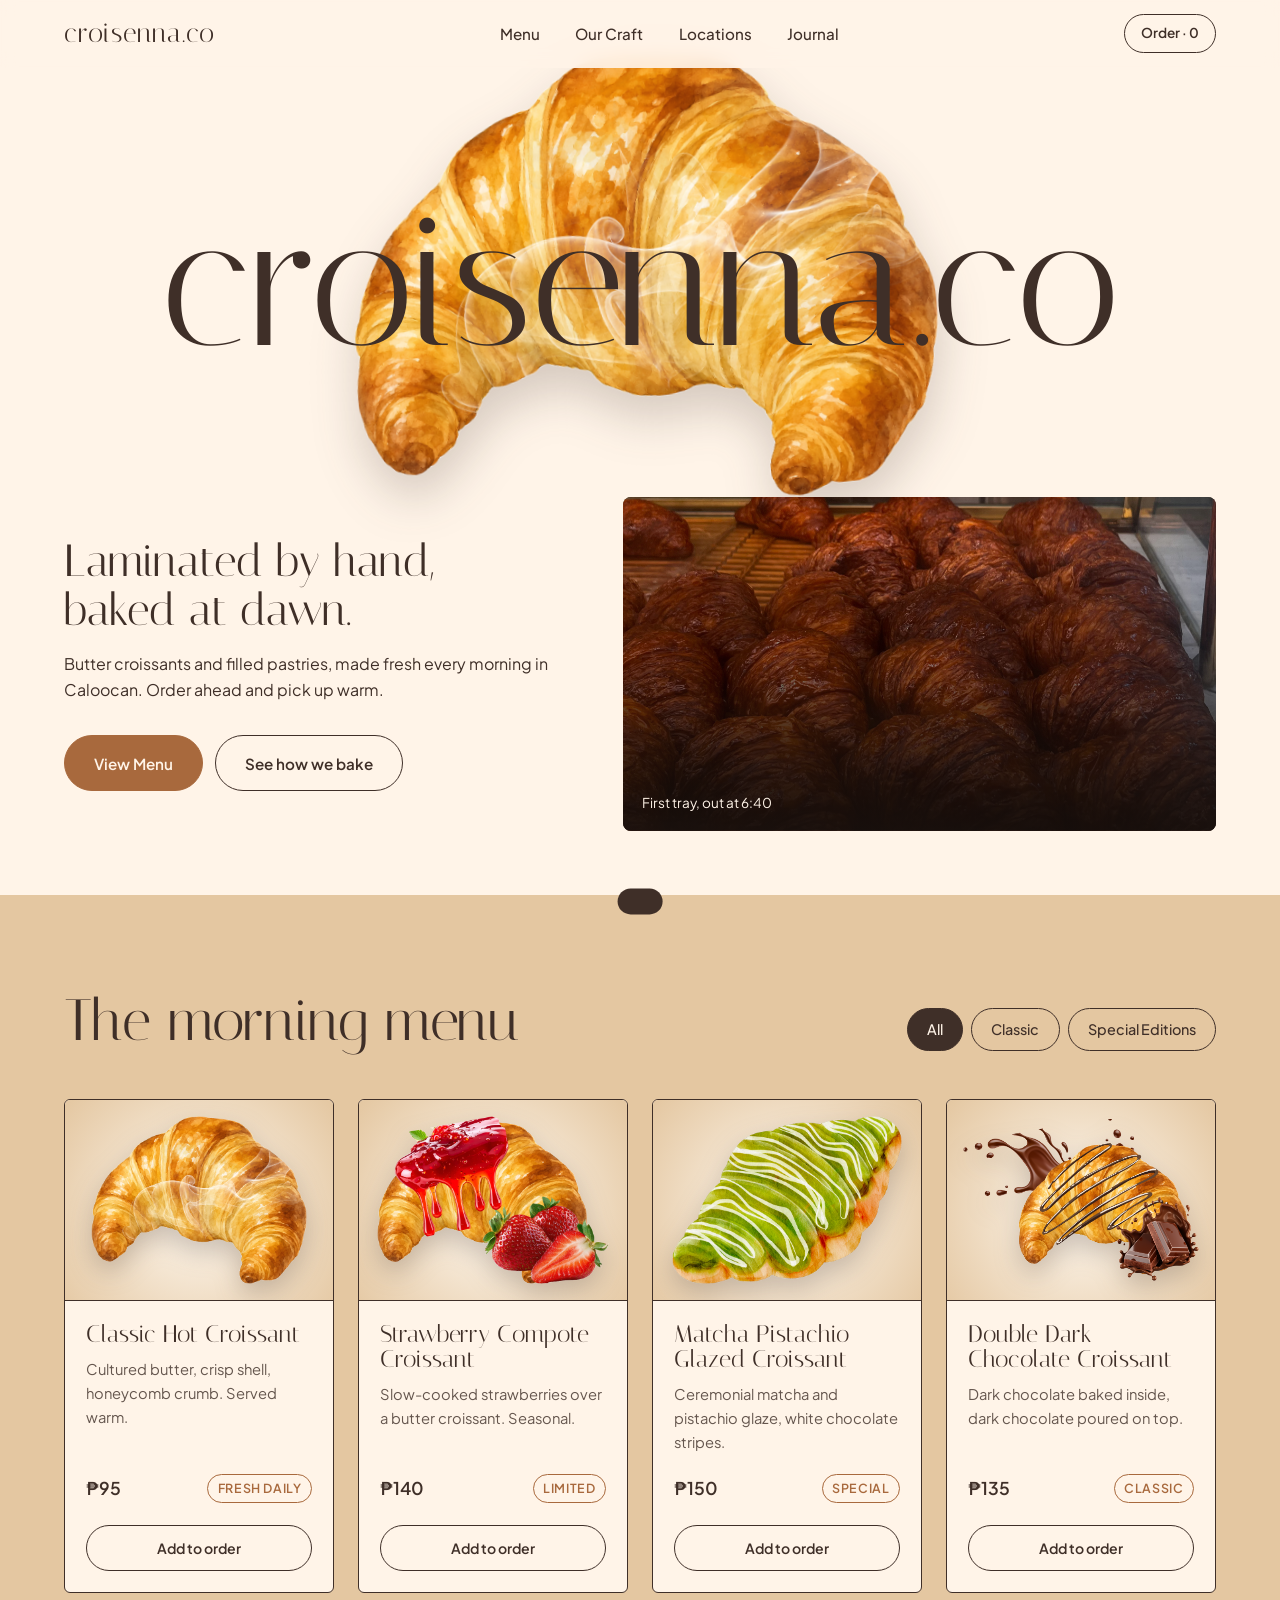
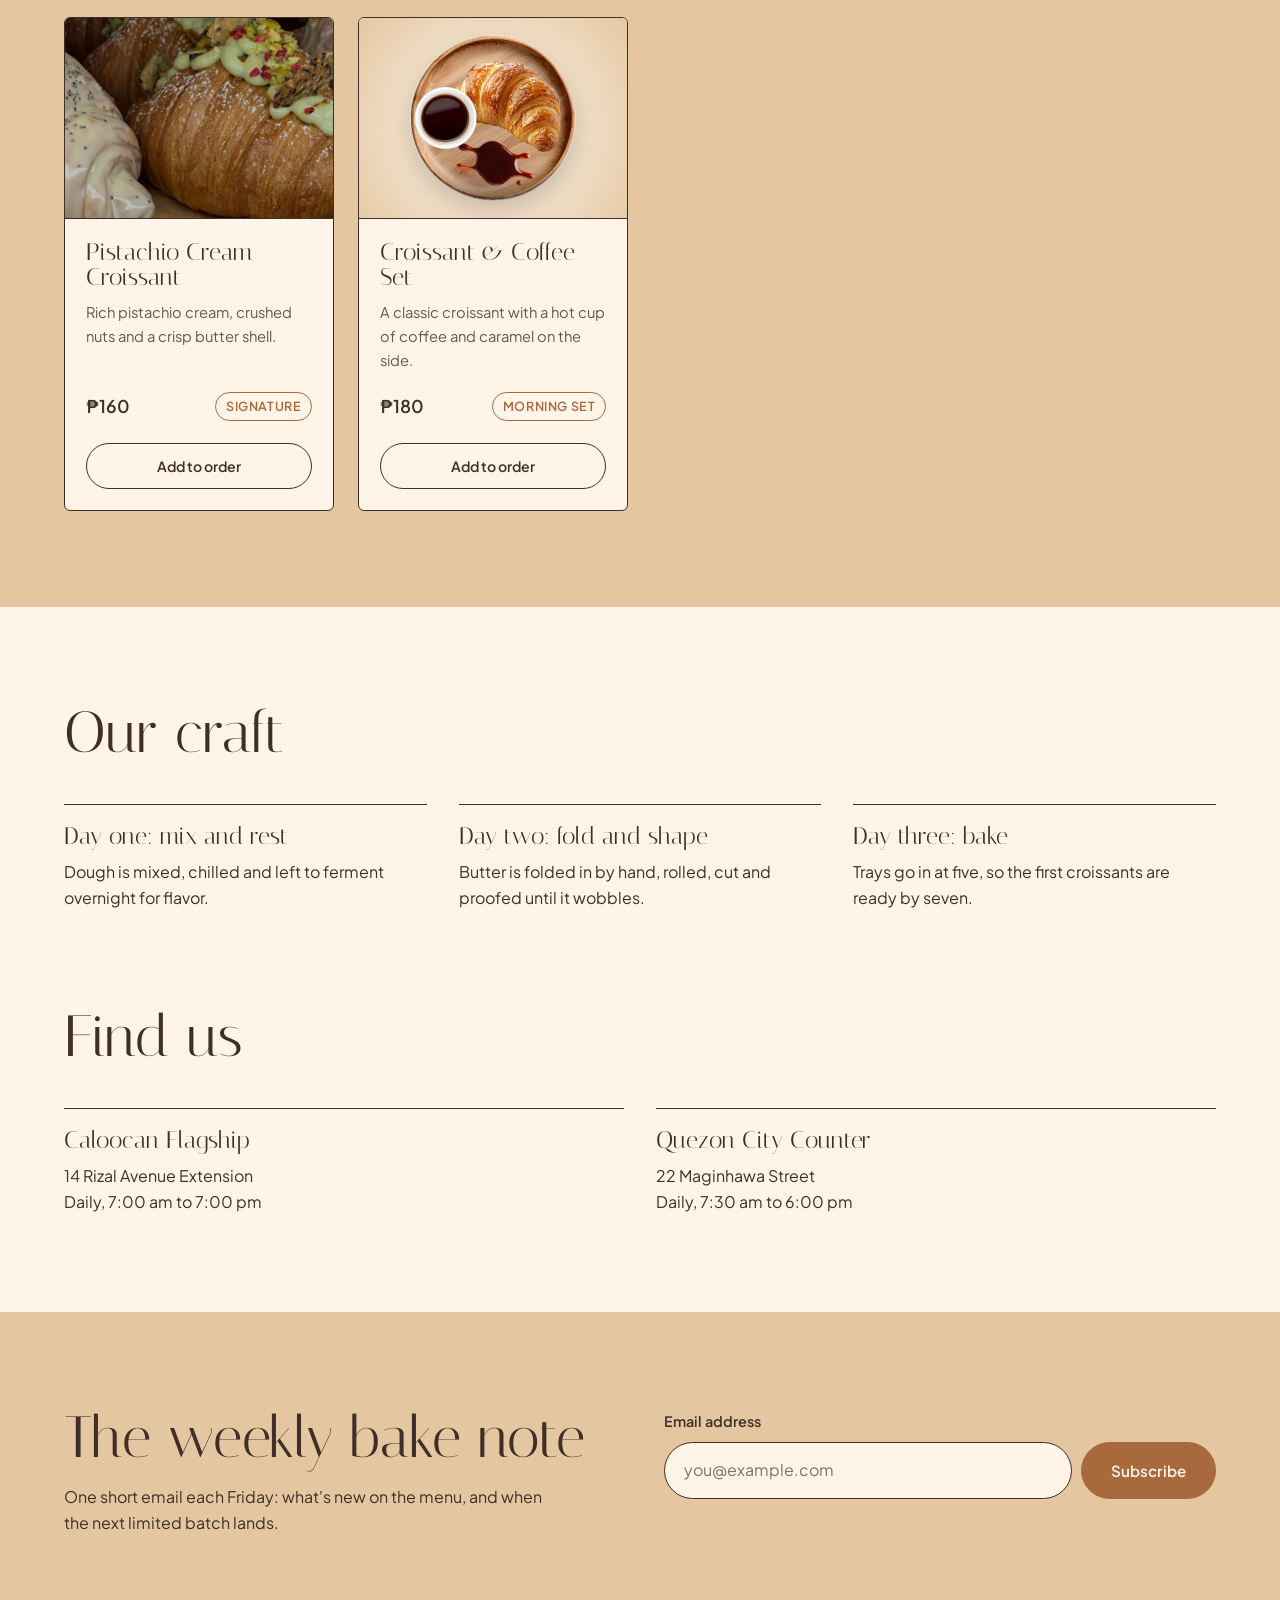
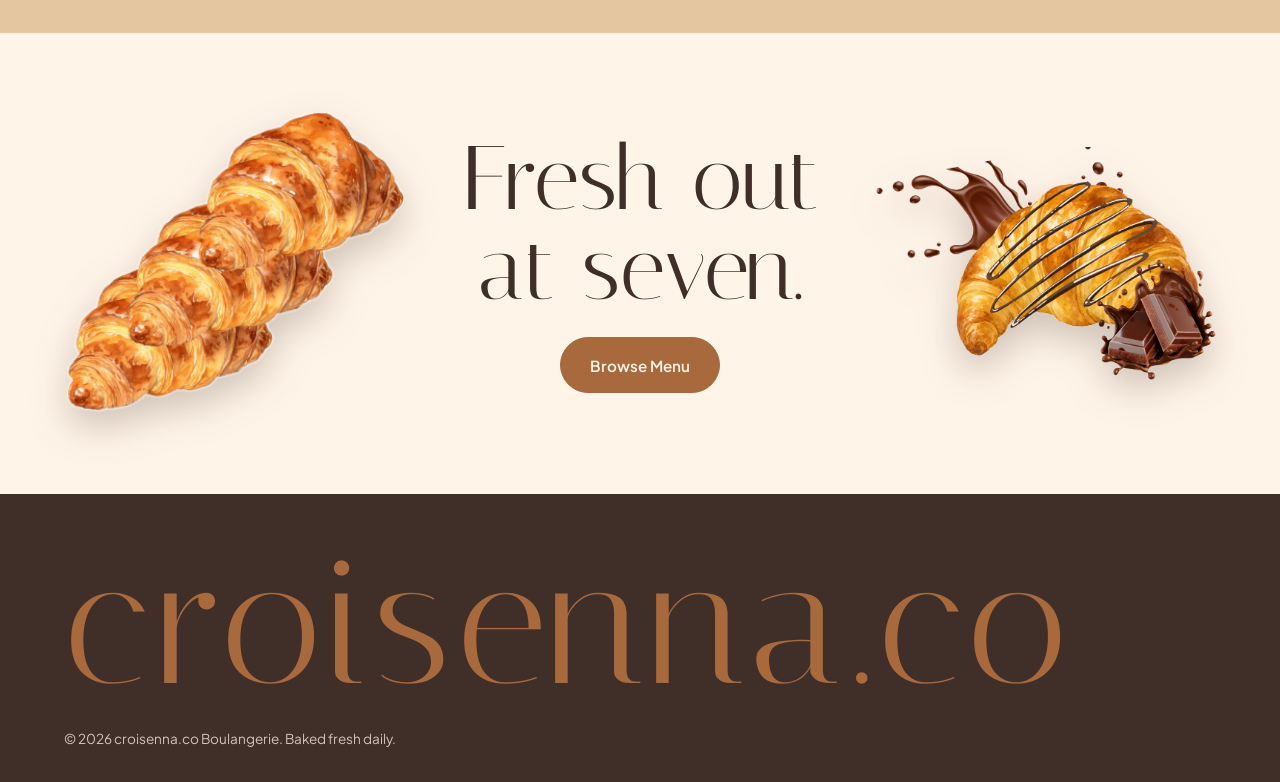
==== index.html @ a393cd5e "Add files via upload" ====
<!DOCTYPE html>
<html lang="en">
<head>
<meta charset="UTF-8">
<meta name="viewport" content="width=device-width, initial-scale=1">
<title>croisenna.co — Croissants &amp; pastry</title>
<meta name="description" content="croisenna.co bakes laminated croissants and pastries every morning. Browse the menu and order for pickup.">
<link rel="preconnect" href="https://fonts.googleapis.com">
<link rel="preconnect" href="https://fonts.gstatic.com" crossorigin>
<link href="https://fonts.googleapis.com/css2?family=Italiana&family=Plus+Jakarta+Sans:wght@400;500;600&display=swap" rel="stylesheet">
<link rel="icon" href="data:image/svg+xml,<svg xmlns=%22http://www.w3.org/2000/svg%22 viewBox=%220 0 100 100%22><text y=%22.9em%22 font-size=%2290%22>🥐</text></svg>">
<link rel="stylesheet" href="style.css">
</head>
<body>

<!-- Navigation -->
<header class="nav" id="nav">
  <a href="#top" class="logo">croisenna.co</a>
  <nav class="nav__links" id="navLinks" aria-label="Main">
    <a href="#menu">Menu</a>
    <a href="#craft">Our Craft</a>
    <a href="#locations">Locations</a>
    <a href="#journal">Journal</a>
  </nav>
  <div class="nav__actions">
    <button class="order-pill" id="orderPill" type="button" aria-label="Pickup order items">Order · <span id="orderCount">0</span></button>
    <button class="burger" id="burger" aria-label="Toggle menu" aria-expanded="false" aria-controls="navLinks"><span></span><span></span></button>
  </div>
</header>

<main id="top">
  <!-- Hero -->
  <section class="hero">
    <div class="hero__stage">
      <h1 class="hero__word">croisenna.co</h1>
      <img class="hero__croissant" src="5.png" alt="A warm croissant with steam rising" width="1299" height="1014">
    </div>
    <div class="hero__row">
      <div>
        <p class="hero__lead">Laminated by hand,<br>baked at dawn.</p>
        <p class="hero__copy">Butter croissants and filled pastries, made fresh every morning in Caloocan. Order ahead and pick up warm.</p>
        <div class="hero__cta">
          <a href="#menu" class="btn btn--solid">View Menu</a>
          <a href="#craft" class="btn btn--line">See how we bake</a>
        </div>
      </div>
      <figure class="hero__media">
        <img src="1.png" alt="A tray of glossy, deeply baked croissants in the display case" width="1200" height="680">
        <figcaption>First tray, out at 6:40</figcaption>
      </figure>
    </div>
  </section>

  <!-- Menu -->
  <section class="menu" id="menu">
    <div class="section-head">
      <h2>The morning menu</h2>
      <div class="tabs" role="tablist" aria-label="Filter menu">
        <button class="tab is-active" role="tab" aria-selected="true" data-filter="all">All</button>
        <button class="tab" role="tab" aria-selected="false" data-filter="classic">Classic</button>
        <button class="tab" role="tab" aria-selected="false" data-filter="special">Special Editions</button>
      </div>
    </div>
    <div class="grid" id="grid">
      <article class="card" data-category="classic">
        <div class="card__img"><img src="5.png" alt="Classic hot croissant with steam rising" loading="lazy"></div>
        <div class="card__body">
          <h3>Classic Hot Croissant</h3>
          <p>Cultured butter, crisp shell, honeycomb crumb. Served warm.</p>
          <div class="card__foot"><span class="price">₱95</span><span class="tag-badge">Fresh Daily</span></div>
          <button class="add" type="button">Add to order</button>
        </div>
      </article>
      <article class="card" data-category="special">
        <div class="card__img"><img src="2.png" alt="Croissant glazed with strawberry compote" loading="lazy"></div>
        <div class="card__body">
          <h3>Strawberry Compote Croissant</h3>
          <p>Slow-cooked strawberries over a butter croissant. Seasonal.</p>
          <div class="card__foot"><span class="price">₱140</span><span class="tag-badge">Limited</span></div>
          <button class="add" type="button">Add to order</button>
        </div>
      </article>
      <article class="card" data-category="special">
        <div class="card__img"><img src="3.png" alt="Croissant with matcha pistachio glaze" loading="lazy"></div>
        <div class="card__body">
          <h3>Matcha Pistachio Glazed Croissant</h3>
          <p>Ceremonial matcha and pistachio glaze, white chocolate stripes.</p>
          <div class="card__foot"><span class="price">₱150</span><span class="tag-badge">Special</span></div>
          <button class="add" type="button">Add to order</button>
        </div>
      </article>
      <article class="card" data-category="classic">
        <div class="card__img"><img src="4.png" alt="Croissant with dark chocolate drizzle" loading="lazy"></div>
        <div class="card__body">
          <h3>Double Dark Chocolate Croissant</h3>
          <p>Dark chocolate baked inside, dark chocolate poured on top.</p>
          <div class="card__foot"><span class="price">₱135</span><span class="tag-badge">Classic</span></div>
          <button class="add" type="button">Add to order</button>
        </div>
      </article>
      <article class="card" data-category="special">
        <div class="card__img"><img class="photo" src="1_1.png" alt="Pistachio Cream Croissant" loading="lazy"></div>
        <div class="card__body">
          <h3>Pistachio Cream Croissant</h3>
          <p>Rich pistachio cream, crushed nuts and a crisp butter shell.</p>
          <div class="card__foot"><span class="price">₱160</span><span class="tag-badge">Signature</span></div>
          <button class="add" type="button">Add to order</button>
        </div>
      </article>
      <article class="card" data-category="classic">
        <div class="card__img"><img src="3_1.png" alt="Croissant on a wooden plate with coffee" loading="lazy"></div>
        <div class="card__body">
          <h3>Croissant &amp; Coffee Set</h3>
          <p>A classic croissant with a hot cup of coffee and caramel on the side.</p>
          <div class="card__foot"><span class="price">₱180</span><span class="tag-badge">Morning Set</span></div>
          <button class="add" type="button">Add to order</button>
        </div>
      </article>
    </div>
  </section>

  <!-- Our craft -->
  <section class="craft" id="craft">
    <h2>Our craft</h2>
    <ol class="steps">
      <li><h3>Day one: mix and rest</h3><p>Dough is mixed, chilled and left to ferment overnight for flavor.</p></li>
      <li><h3>Day two: fold and shape</h3><p>Butter is folded in by hand, rolled, cut and proofed until it wobbles.</p></li>
      <li><h3>Day three: bake</h3><p>Trays go in at five, so the first croissants are ready by seven.</p></li>
    </ol>
  </section>

  <!-- Locations -->
  <section class="locations" id="locations">
    <h2>Find us</h2>
    <div class="locs">
      <div><h3>Caloocan Flagship</h3><p>14 Rizal Avenue Extension<br>Daily, 7:00 am to 7:00 pm</p></div>
      <div><h3>Quezon City Counter</h3><p>22 Maginhawa Street<br>Daily, 7:30 am to 6:00 pm</p></div>
    </div>
  </section>

  <!-- Newsletter -->
  <section class="journal" id="journal">
    <div class="journal__text">
      <h2>The weekly bake note</h2>
      <p>One short email each Friday: what's new on the menu, and when the next limited batch lands.</p>
    </div>
    <form class="news" id="newsForm" novalidate>
      <label for="email">Email address</label>
      <div class="news__row">
        <input type="email" id="email" name="email" placeholder="you@example.com" autocomplete="email" aria-describedby="newsMsg">
        <button type="submit" class="btn btn--solid">Subscribe</button>
      </div>
      <p class="news__msg" id="newsMsg" role="status" aria-live="polite"></p>
    </form>
  </section>
</main>

<!-- Closing band featuring stacked croissants and dark chocolate drizzle -->
<section class="closing">
  <img class="closing__l" src="2_1.png" alt="Stacked golden croissants">
  <div>
    <p class="closing__text">Fresh out<br>at seven.</p>
    <a href="#menu" class="btn btn--solid">Browse Menu</a>
  </div>
  <img class="closing__r" src="4.png" alt="Chocolate croissant splash">
</section>

<!-- Footer -->
<footer class="footer">
  <div class="footer__word" aria-hidden="true">croisenna.co</div>
  <p>© 2026 croisenna.co Boulangerie. Baked fresh daily.</p>
</footer>

<!-- Toast notification -->
<div class="toast" id="toast" role="status" aria-live="polite"></div>

<script src="script.js"></script>
</body>
</html>
---- style.css ----
:root{
  --cream:#FFF4E8; --tan:#E4C7A1; --caramel:#A8693D; --espresso:#3F2F28;
  --serif:'Italiana',serif; --sans:'Plus Jakarta Sans',system-ui,sans-serif;
  --pad:clamp(1.25rem,5vw,4rem); --nav-h:68px;
}
*,*::before,*::after{box-sizing:border-box;margin:0;padding:0}
html{scroll-behavior:smooth;scroll-padding-top:var(--nav-h)}
body{background:var(--cream);color:var(--espresso);font:400 1rem/1.65 var(--sans);-webkit-font-smoothing:antialiased}
img{display:block;max-width:100%}
a{color:inherit;text-decoration:none}
button{font:inherit;color:inherit;cursor:pointer;background:none;border:0}
h1,h2,h3{font-family:var(--serif);font-weight:400;line-height:1.05}
h2{font-size:clamp(2.2rem,5vw,3.6rem)}
h3{font-size:1.5rem}
:focus-visible{outline:2px solid var(--caramel);outline-offset:3px}

/* Navigation */
.nav{position:fixed;inset:0 0 auto;height:var(--nav-h);z-index:50;display:flex;align-items:center;justify-content:space-between;padding:0 var(--pad);background:rgba(255,244,232,.92);backdrop-filter:blur(8px);border-bottom:1px solid transparent;transition:border-color .3s}
.nav.is-stuck{border-color:var(--espresso)}
.logo{font-family:var(--serif);font-size:1.7rem;letter-spacing:.04em}
.nav__links{display:flex;gap:2.2rem;font-size:.95rem;font-weight:500}
.nav__links a{position:relative;padding:.25rem 0}
.nav__links a::after{content:"";position:absolute;left:0;bottom:0;width:100%;height:1px;background:var(--caramel);transform:scaleX(0);transform-origin:left;transition:transform .3s}
.nav__links a:hover::after{transform:scaleX(1)}
.nav__actions{display:flex;align-items:center;gap:1rem}
.burger{display:none;width:40px;height:40px;position:relative}
.burger span{position:absolute;left:9px;right:9px;height:1.5px;background:var(--espresso);transition:transform .3s,top .3s}
.burger span:first-child{top:15px}.burger span:last-child{top:24px}
.burger[aria-expanded="true"] span:first-child{top:19px;transform:rotate(45deg)}
.burger[aria-expanded="true"] span:last-child{top:19px;transform:rotate(-45deg)}

/* Buttons */
.btn{display:inline-block;padding:.9rem 1.8rem;border:1px solid var(--espresso);border-radius:99px;font-weight:600;font-size:.95rem;transition:background .25s,color .25s,border-color .25s}
.btn--solid{background:var(--caramel);border-color:var(--caramel);color:var(--cream)}
.btn--solid:hover{background:var(--espresso);border-color:var(--espresso)}
.btn--line:hover{background:var(--espresso);color:var(--cream)}
.btn--full{width:100%;text-align:center}

/* Hero */
.hero{padding:calc(var(--nav-h) + 2rem) var(--pad) 4rem}
.hero__stage{position:relative;display:grid;place-items:center;padding:clamp(2.5rem,7vw,6rem) 0}
.hero__word{position:relative;z-index:1;font-size:clamp(3rem,14.5vw,13rem);line-height:1;white-space:nowrap}
.hero__croissant{position:absolute;z-index:0;left:50%;top:50%;width:clamp(240px,46vw,680px);height:auto;transform:translate(-50%,-50%) rotate(-6deg);pointer-events:none;filter:drop-shadow(0 22px 24px rgba(63,47,40,.22));animation:float 6s ease-in-out infinite}
@keyframes float{50%{transform:translate(-50%,-53%) rotate(-3deg)}}
.hero__row{display:grid;grid-template-columns:1fr 1.2fr;gap:clamp(2rem,5vw,4rem);align-items:center;margin-top:2rem}
.hero__lead{font-family:var(--serif);font-size:clamp(1.8rem,3.5vw,2.8rem);line-height:1.1;margin-bottom:1rem}
.hero__copy{max-width:44ch;margin-bottom:2rem}
.hero__cta{display:flex;flex-wrap:wrap;gap:.8rem}
.hero__media{position:relative;aspect-ratio:16/9;border-radius:8px;overflow:hidden;background:var(--espresso)}
.hero__media img{position:absolute;inset:0;width:100%;height:100%;object-fit:cover}
.hero__media::after{content:"";position:absolute;inset:50% 0 0;background:linear-gradient(transparent,rgba(30,20,16,.65))}
.hero__media figcaption{z-index:1;position:absolute;left:1.2rem;bottom:1rem;color:var(--cream);font-size:.85rem}

/* Menu */
.menu{padding:6rem var(--pad);background:var(--tan)}
.section-head{display:flex;flex-wrap:wrap;gap:1.5rem;justify-content:space-between;align-items:flex-end;margin-bottom:3rem}
.tabs{display:flex;gap:.5rem;flex-wrap:wrap}
.tab{padding:.55rem 1.2rem;border:1px solid var(--espresso);border-radius:99px;font-size:.9rem;font-weight:500;transition:background .25s,color .25s}
.tab:hover{background:rgba(63,47,40,.1)}
.tab.is-active{background:var(--espresso);color:var(--cream)}
.grid{display:grid;grid-template-columns:repeat(auto-fill,minmax(250px,1fr));gap:1.5rem}
.card{background:var(--cream);border:1px solid var(--espresso);border-radius:6px;overflow:hidden;display:flex;flex-direction:column}
.card.is-hidden{display:none}
.card.is-showing{animation:show .4s both}
@keyframes show{from{opacity:0;transform:translateY(10px)}}
.card__img{aspect-ratio:4/3;overflow:hidden;background:radial-gradient(circle at 50% 55%,#fff9f1,var(--tan));padding:1rem;border-bottom:1px solid var(--espresso)}
.card__img img{width:100%;height:100%;object-fit:contain;filter:drop-shadow(0 10px 12px rgba(63,47,40,.25));transition:transform .6s ease}
.card__img:has(.photo){padding:0}
.card__img .photo{object-fit:cover;filter:none}
.card{transition:transform .3s,box-shadow .3s}
.card:hover{transform:translateY(-4px);box-shadow:0 14px 28px rgba(63,47,40,.18)}
.card:hover .card__img img{transform:scale(1.06)}
.card__body{padding:1.3rem;display:flex;flex-direction:column;gap:.6rem;flex:1}
.card__body p{font-size:.92rem;opacity:.8;flex:1}
.card__foot{display:flex;justify-content:space-between;align-items:center;margin-top:.6rem}
.price{font-weight:600;font-size:1.1rem}
.tag-badge{font-size:.78rem;font-weight:600;text-transform:uppercase;letter-spacing:.05em;color:var(--caramel);padding:.2rem .6rem;border:1px solid var(--accent, var(--caramel));border-radius:50px}

/* Craft, locations, newsletter */
.craft,.locations{padding:6rem var(--pad)}
.craft h2,.locations h2{margin-bottom:2.5rem}
.steps{list-style:none;display:grid;grid-template-columns:repeat(3,1fr);gap:2rem}
.steps li{border-top:1px solid var(--espresso);padding-top:1.2rem}
.steps p{margin-top:.6rem;max-width:34ch}
.locations{padding-top:0}
.locs{display:grid;grid-template-columns:repeat(2,1fr);gap:2rem}
.locs div{border-top:1px solid var(--espresso);padding-top:1.2rem}
.locs p{margin-top:.6rem}
.journal{display:grid;grid-template-columns:1fr 1fr;gap:3rem;align-items:center;padding:6rem var(--pad);background:var(--tan)}
.journal__text p{margin-top:1rem;max-width:42ch}
.news label{display:block;font-weight:600;font-size:.9rem;margin-bottom:.5rem}
.news__row{display:flex;gap:.6rem}
.news input{flex:1;min-width:0;padding:.9rem 1.2rem;border:1px solid var(--espresso);border-radius:99px;background:var(--cream);font:inherit;color:inherit}
.news input.invalid{border-color:#9b2c1f;box-shadow:0 0 0 1px #9b2c1f}
.news__msg{min-height:1.6rem;margin-top:.6rem;font-size:.9rem;font-weight:500}
.news__msg.error{color:#9b2c1f}

/* Closing band */
.closing{display:grid;grid-template-columns:1fr auto 1fr;align-items:center;gap:1rem;padding:5rem var(--pad);overflow:hidden;text-align:center}
.closing__text{font-family:var(--serif);font-size:clamp(2.6rem,7vw,6rem);line-height:1;margin-bottom:1.5rem}
.closing img{width:100%;max-width:340px}
.closing__l{justify-self:start;transform:rotate(-8deg)}
.closing__r{justify-self:end;transform:rotate(6deg)}

/* Footer */
.footer{background:var(--espresso);color:var(--cream);padding:3rem var(--pad) 2rem;overflow:hidden}
.footer__word{font-family:var(--serif);font-size:clamp(2.6rem,14vw,14rem);line-height:.9;white-space:nowrap;color:var(--caramel);letter-spacing:.04em;margin-bottom:1.5rem}
.footer p{font-size:.85rem;opacity:.75}

/* Toast */
.toast{position:fixed;left:50%;bottom:1.5rem;transform:translate(-50%,150%);background:var(--espresso);color:var(--cream);padding:.8rem 1.4rem;border-radius:99px;font-size:.9rem;z-index:80;transition:transform .35s;max-width:calc(100% - 2rem)}
.toast.is-on{transform:translate(-50%,0)}

/* Tablet and phone layout */
@media (max-width:900px){
  .hero__row{grid-template-columns:1fr}
  .steps,.locs,.journal{grid-template-columns:1fr}
}
@media (max-width:720px){
  .burger{display:block}
  .nav__links{position:fixed;top:var(--nav-h);left:0;right:0;flex-direction:column;gap:0;background:var(--cream);border-bottom:1px solid var(--espresso);padding:.5rem var(--pad) 1.5rem;transform:translateY(-120%);visibility:hidden;transition:transform .35s,visibility .35s;z-index:-1}
  .nav__links.is-open{transform:none;visibility:visible}
  .nav__links a{padding:1rem 0;font-size:1.1rem;border-bottom:1px solid var(--tan)}
  .news__row{flex-direction:column}
}
@media (prefers-reduced-motion:reduce){
  *,*::before,*::after{animation:none!important;transition:none!important;scroll-behavior:auto!important}
}
@media (max-width:720px){.closing{grid-template-columns:1fr}.closing img{max-width:200px;justify-self:center}}
/* Order button + reveal */
.order-pill{padding:.45rem 1rem;border:1px solid var(--espresso);border-radius:99px;font-size:.85rem;font-weight:600;transition:background .25s,color .25s}
.order-pill:hover,.order-pill.bump{background:var(--espresso);color:var(--cream)}
.add{margin-top:.8rem;width:100%;padding:.65rem;border:1px solid var(--espresso);border-radius:99px;font-size:.88rem;font-weight:600;transition:background .25s,color .25s}
.add:hover{background:var(--espresso);color:var(--cream)}
.reveal{opacity:0;transform:translateY(24px);transition:opacity .7s,transform .7s}
.reveal.is-in{opacity:1;transform:none}
.closing img{height:auto;filter:drop-shadow(0 16px 18px rgba(63,47,40,.25))}
.nav__actions{gap:.6rem}
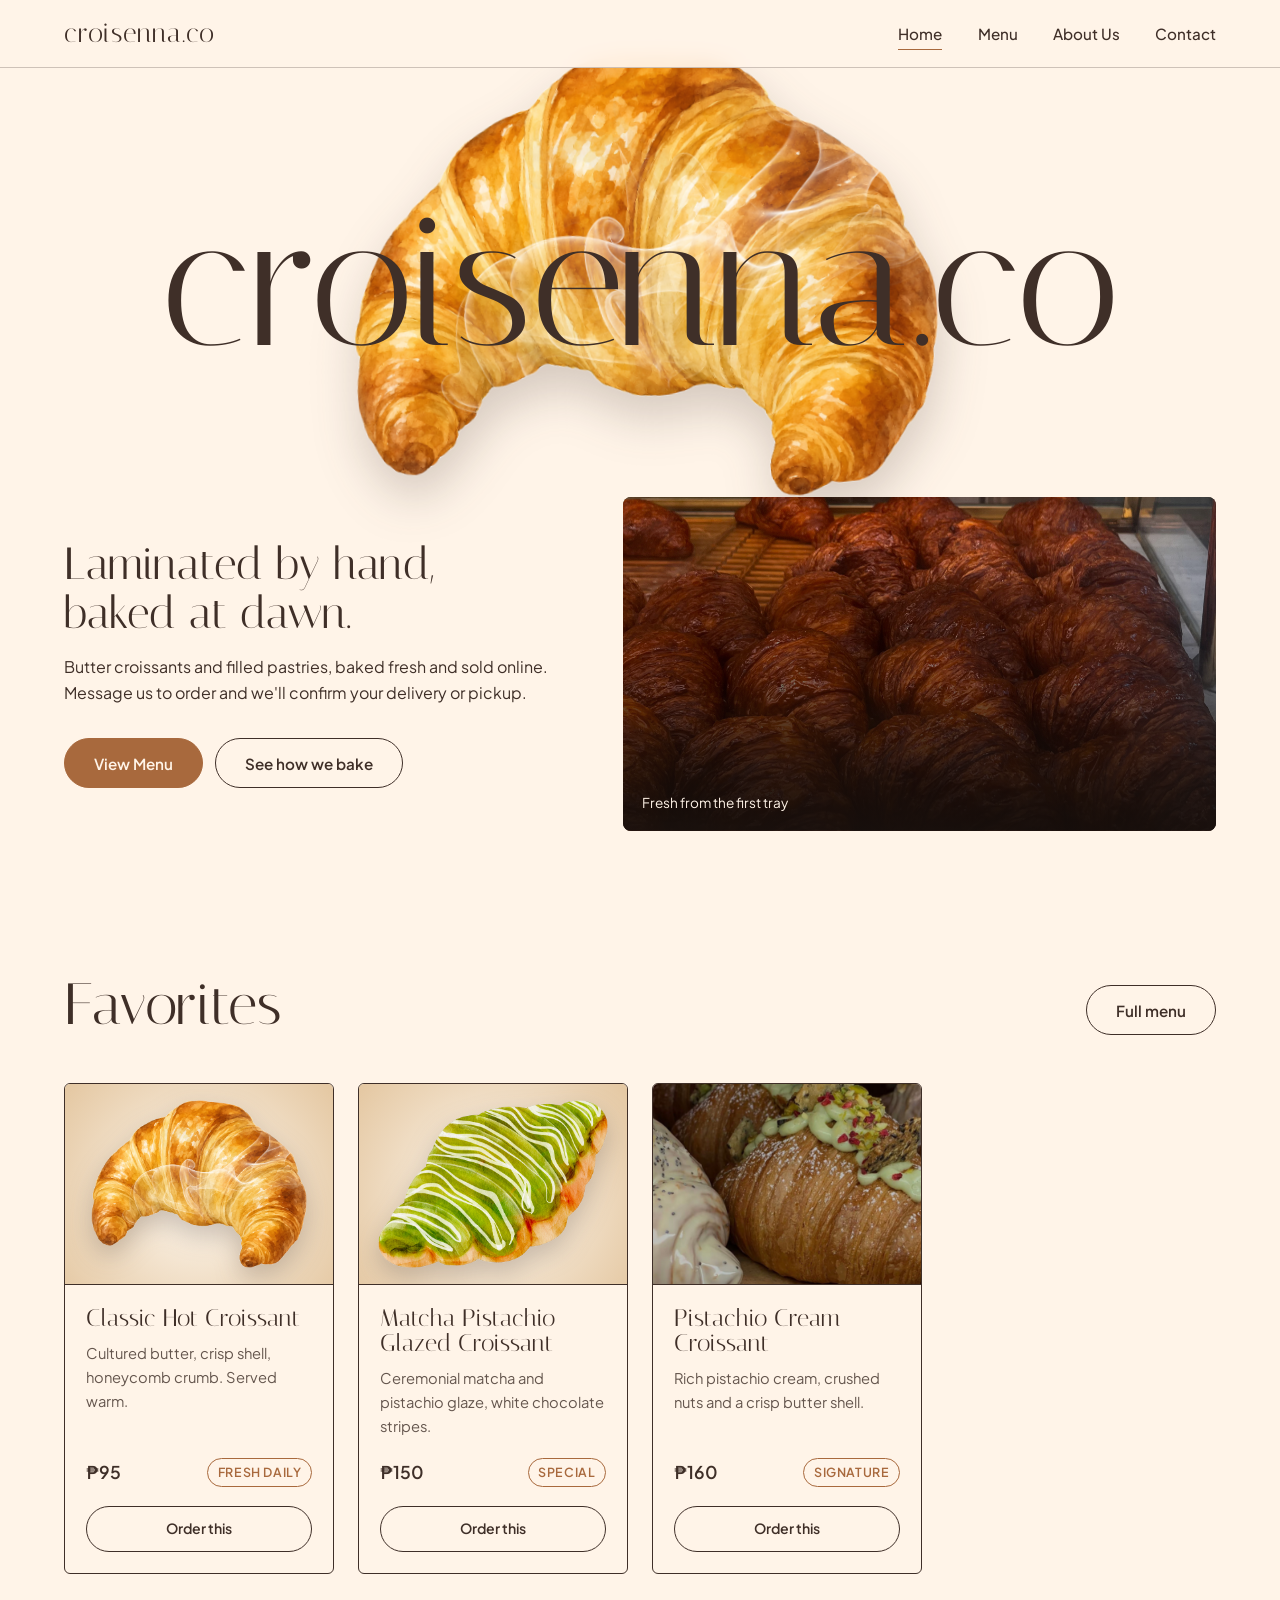
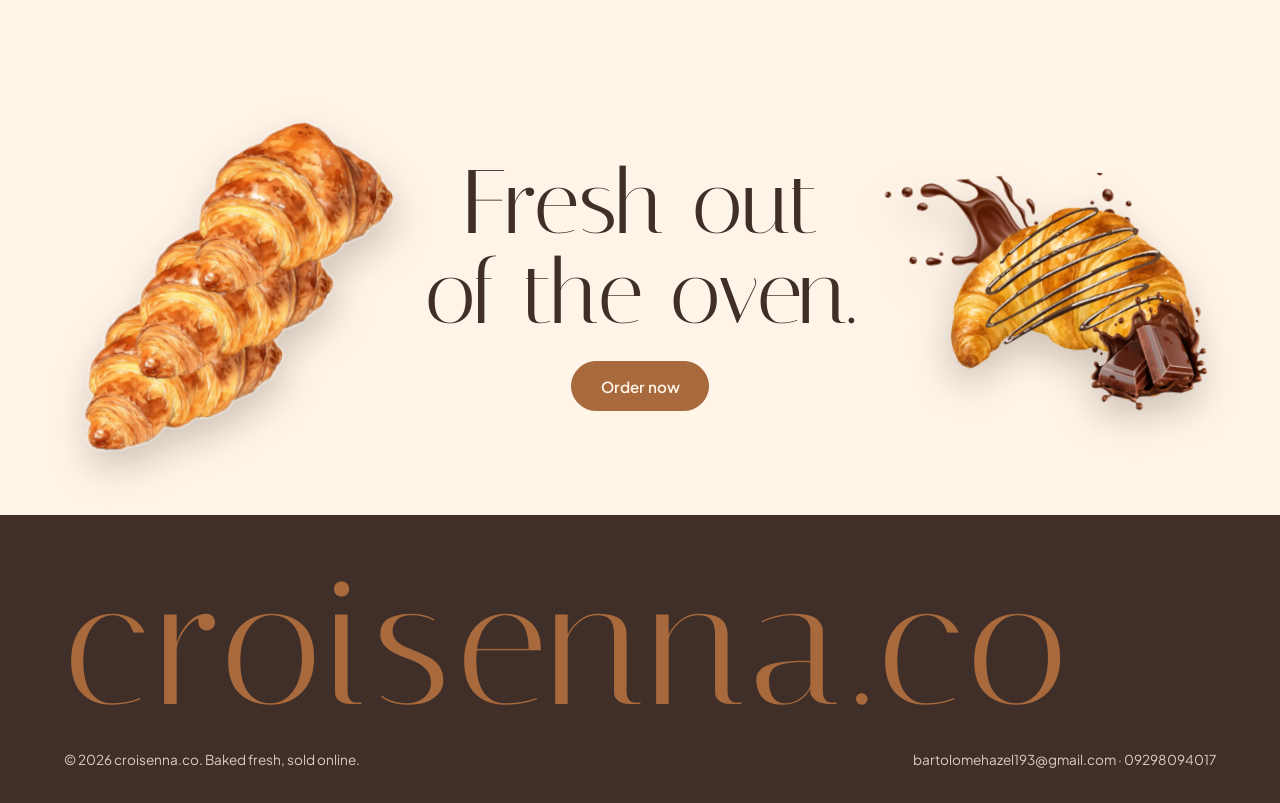
==== commit 989b80ed: "Add files via upload" ====
--- a/index.html
+++ b/index.html
@@ -1,179 +1,20 @@
 <!DOCTYPE html>
-<html lang="en">
-<head>
-<meta charset="UTF-8">
-<meta name="viewport" content="width=device-width, initial-scale=1">
-<title>croisenna.co — Croissants &amp; pastry</title>
-<meta name="description" content="croisenna.co bakes laminated croissants and pastries every morning. Browse the menu and order for pickup.">
-<link rel="preconnect" href="https://fonts.googleapis.com">
-<link rel="preconnect" href="https://fonts.gstatic.com" crossorigin>
+<html lang="en"><head><meta charset="UTF-8"><meta name="viewport" content="width=device-width, initial-scale=1">
+<title>Croissants & pastry — croisenna.co</title><meta name="description" content="croisenna.co bakes laminated croissants and pastries. Order online.">
+<link rel="icon" href="data:image/svg+xml,<svg xmlns=%22http://www.w3.org/2000/svg%22 viewBox=%220 0 100 100%22><text y=%22.9em%22 font-size=%2290%22>🥐</text></svg>">
+<link rel="preconnect" href="https://fonts.googleapis.com"><link rel="preconnect" href="https://fonts.gstatic.com" crossorigin>
 <link href="https://fonts.googleapis.com/css2?family=Italiana&family=Plus+Jakarta+Sans:wght@400;500;600&display=swap" rel="stylesheet">
-<link rel="icon" href="data:image/svg+xml,<svg xmlns=%22http://www.w3.org/2000/svg%22 viewBox=%220 0 100 100%22><text y=%22.9em%22 font-size=%2290%22>🥐</text></svg>">
-<link rel="stylesheet" href="style.css">
-</head>
+<link rel="stylesheet" href="style.css"></head>
 <body>
-
-<!-- Navigation -->
-<header class="nav" id="nav">
-  <a href="#top" class="logo">croisenna.co</a>
-  <nav class="nav__links" id="navLinks" aria-label="Main">
-    <a href="#menu">Menu</a>
-    <a href="#craft">Our Craft</a>
-    <a href="#locations">Locations</a>
-    <a href="#journal">Journal</a>
-  </nav>
-  <div class="nav__actions">
-    <button class="order-pill" id="orderPill" type="button" aria-label="Pickup order items">Order · <span id="orderCount">0</span></button>
-    <button class="burger" id="burger" aria-label="Toggle menu" aria-expanded="false" aria-controls="navLinks"><span></span><span></span></button>
-  </div>
-</header>
-
-<main id="top">
-  <!-- Hero -->
-  <section class="hero">
-    <div class="hero__stage">
-      <h1 class="hero__word">croisenna.co</h1>
-      <img class="hero__croissant" src="5.png" alt="A warm croissant with steam rising" width="1299" height="1014">
-    </div>
-    <div class="hero__row">
-      <div>
-        <p class="hero__lead">Laminated by hand,<br>baked at dawn.</p>
-        <p class="hero__copy">Butter croissants and filled pastries, made fresh every morning in Caloocan. Order ahead and pick up warm.</p>
-        <div class="hero__cta">
-          <a href="#menu" class="btn btn--solid">View Menu</a>
-          <a href="#craft" class="btn btn--line">See how we bake</a>
-        </div>
-      </div>
-      <figure class="hero__media">
-        <img src="1.png" alt="A tray of glossy, deeply baked croissants in the display case" width="1200" height="680">
-        <figcaption>First tray, out at 6:40</figcaption>
-      </figure>
-    </div>
-  </section>
-
-  <!-- Menu -->
-  <section class="menu" id="menu">
-    <div class="section-head">
-      <h2>The morning menu</h2>
-      <div class="tabs" role="tablist" aria-label="Filter menu">
-        <button class="tab is-active" role="tab" aria-selected="true" data-filter="all">All</button>
-        <button class="tab" role="tab" aria-selected="false" data-filter="classic">Classic</button>
-        <button class="tab" role="tab" aria-selected="false" data-filter="special">Special Editions</button>
-      </div>
-    </div>
-    <div class="grid" id="grid">
-      <article class="card" data-category="classic">
-        <div class="card__img"><img src="5.png" alt="Classic hot croissant with steam rising" loading="lazy"></div>
-        <div class="card__body">
-          <h3>Classic Hot Croissant</h3>
-          <p>Cultured butter, crisp shell, honeycomb crumb. Served warm.</p>
-          <div class="card__foot"><span class="price">₱95</span><span class="tag-badge">Fresh Daily</span></div>
-          <button class="add" type="button">Add to order</button>
-        </div>
-      </article>
-      <article class="card" data-category="special">
-        <div class="card__img"><img src="2.png" alt="Croissant glazed with strawberry compote" loading="lazy"></div>
-        <div class="card__body">
-          <h3>Strawberry Compote Croissant</h3>
-          <p>Slow-cooked strawberries over a butter croissant. Seasonal.</p>
-          <div class="card__foot"><span class="price">₱140</span><span class="tag-badge">Limited</span></div>
-          <button class="add" type="button">Add to order</button>
-        </div>
-      </article>
-      <article class="card" data-category="special">
-        <div class="card__img"><img src="3.png" alt="Croissant with matcha pistachio glaze" loading="lazy"></div>
-        <div class="card__body">
-          <h3>Matcha Pistachio Glazed Croissant</h3>
-          <p>Ceremonial matcha and pistachio glaze, white chocolate stripes.</p>
-          <div class="card__foot"><span class="price">₱150</span><span class="tag-badge">Special</span></div>
-          <button class="add" type="button">Add to order</button>
-        </div>
-      </article>
-      <article class="card" data-category="classic">
-        <div class="card__img"><img src="4.png" alt="Croissant with dark chocolate drizzle" loading="lazy"></div>
-        <div class="card__body">
-          <h3>Double Dark Chocolate Croissant</h3>
-          <p>Dark chocolate baked inside, dark chocolate poured on top.</p>
-          <div class="card__foot"><span class="price">₱135</span><span class="tag-badge">Classic</span></div>
-          <button class="add" type="button">Add to order</button>
-        </div>
-      </article>
-      <article class="card" data-category="special">
-        <div class="card__img"><img class="photo" src="1_1.png" alt="Pistachio Cream Croissant" loading="lazy"></div>
-        <div class="card__body">
-          <h3>Pistachio Cream Croissant</h3>
-          <p>Rich pistachio cream, crushed nuts and a crisp butter shell.</p>
-          <div class="card__foot"><span class="price">₱160</span><span class="tag-badge">Signature</span></div>
-          <button class="add" type="button">Add to order</button>
-        </div>
-      </article>
-      <article class="card" data-category="classic">
-        <div class="card__img"><img src="3_1.png" alt="Croissant on a wooden plate with coffee" loading="lazy"></div>
-        <div class="card__body">
-          <h3>Croissant &amp; Coffee Set</h3>
-          <p>A classic croissant with a hot cup of coffee and caramel on the side.</p>
-          <div class="card__foot"><span class="price">₱180</span><span class="tag-badge">Morning Set</span></div>
-          <button class="add" type="button">Add to order</button>
-        </div>
-      </article>
-    </div>
-  </section>
-
-  <!-- Our craft -->
-  <section class="craft" id="craft">
-    <h2>Our craft</h2>
-    <ol class="steps">
-      <li><h3>Day one: mix and rest</h3><p>Dough is mixed, chilled and left to ferment overnight for flavor.</p></li>
-      <li><h3>Day two: fold and shape</h3><p>Butter is folded in by hand, rolled, cut and proofed until it wobbles.</p></li>
-      <li><h3>Day three: bake</h3><p>Trays go in at five, so the first croissants are ready by seven.</p></li>
-    </ol>
-  </section>
-
-  <!-- Locations -->
-  <section class="locations" id="locations">
-    <h2>Find us</h2>
-    <div class="locs">
-      <div><h3>Caloocan Flagship</h3><p>14 Rizal Avenue Extension<br>Daily, 7:00 am to 7:00 pm</p></div>
-      <div><h3>Quezon City Counter</h3><p>22 Maginhawa Street<br>Daily, 7:30 am to 6:00 pm</p></div>
-    </div>
-  </section>
-
-  <!-- Newsletter -->
-  <section class="journal" id="journal">
-    <div class="journal__text">
-      <h2>The weekly bake note</h2>
-      <p>One short email each Friday: what's new on the menu, and when the next limited batch lands.</p>
-    </div>
-    <form class="news" id="newsForm" novalidate>
-      <label for="email">Email address</label>
-      <div class="news__row">
-        <input type="email" id="email" name="email" placeholder="you@example.com" autocomplete="email" aria-describedby="newsMsg">
-        <button type="submit" class="btn btn--solid">Subscribe</button>
-      </div>
-      <p class="news__msg" id="newsMsg" role="status" aria-live="polite"></p>
-    </form>
-  </section>
-</main>
-
-<!-- Closing band featuring stacked croissants and dark chocolate drizzle -->
-<section class="closing">
-  <img class="closing__l" src="2_1.png" alt="Stacked golden croissants">
-  <div>
-    <p class="closing__text">Fresh out<br>at seven.</p>
-    <a href="#menu" class="btn btn--solid">Browse Menu</a>
-  </div>
-  <img class="closing__r" src="4.png" alt="Chocolate croissant splash">
-</section>
-
-<!-- Footer -->
-<footer class="footer">
-  <div class="footer__word" aria-hidden="true">croisenna.co</div>
-  <p>© 2026 croisenna.co Boulangerie. Baked fresh daily.</p>
-</footer>
-
-<!-- Toast notification -->
-<div class="toast" id="toast" role="status" aria-live="polite"></div>
-
-<script src="script.js"></script>
-</body>
-</html>+<header class="nav"><a href="index.html" class="logo">croisenna.co</a>
+<input type="checkbox" id="navtoggle" class="navtoggle" aria-label="Toggle menu">
+<label for="navtoggle" class="burger" aria-hidden="true"><span></span><span></span></label>
+<nav class="nav__links" aria-label="Main"><a href="index.html" aria-current="page">Home</a><a href="menu.html">Menu</a><a href="about.html">About Us</a><a href="contact.html">Contact</a></nav></header>
+<main><section class="hero"><div class="hero__stage"><h1 class="hero__word">croisenna.co</h1><img class="hero__croissant" src="5.png" alt="A warm croissant with steam rising" width="1299" height="1014"></div>
+<div class="hero__row"><div><p class="hero__lead">Laminated by hand,<br>baked at dawn.</p><p class="hero__copy">Butter croissants and filled pastries, baked fresh and sold online. Message us to order and we'll confirm your delivery or pickup.</p><div class="hero__cta"><a href="menu.html" class="btn btn--solid">View Menu</a><a href="about.html" class="btn btn--line">See how we bake</a></div></div>
+<figure class="hero__media"><img src="1.png" alt="A tray of glossy, deeply baked croissants" width="2268" height="1263"><figcaption>Fresh from the first tray</figcaption></figure></div></section>
+<section class="band"><div class="section-head"><h2>Favorites</h2><a href="menu.html" class="btn btn--line">Full menu</a></div><div class="grid"><article class="card" data-c="classic"><div class="card__img"><img src="5.png" alt="Classic Hot Croissant" loading="lazy"></div><div class="card__body"><h3>Classic Hot Croissant</h3><p>Cultured butter, crisp shell, honeycomb crumb. Served warm.</p><div class="card__foot"><span class="price">₱95</span><span class="tag-badge">Fresh Daily</span></div><a class="add" href="mailto:bartolomehazel193@gmail.com?subject=Order%3A%20Classic%20Hot%20Croissant&amp;body=Hi%20Hazel%2C%20I%20would%20like%20to%20order%3A%20Classic%20Hot%20Croissant.%20Quantity%3A%20">Order this</a></div></article><article class="card" data-c="special"><div class="card__img"><img src="3.png" alt="Matcha Pistachio Glazed Croissant" loading="lazy"></div><div class="card__body"><h3>Matcha Pistachio Glazed Croissant</h3><p>Ceremonial matcha and pistachio glaze, white chocolate stripes.</p><div class="card__foot"><span class="price">₱150</span><span class="tag-badge">Special</span></div><a class="add" href="mailto:bartolomehazel193@gmail.com?subject=Order%3A%20Matcha%20Pistachio%20Glazed%20Croissant&amp;body=Hi%20Hazel%2C%20I%20would%20like%20to%20order%3A%20Matcha%20Pistachio%20Glazed%20Croissant.%20Quantity%3A%20">Order this</a></div></article><article class="card" data-c="special"><div class="card__img"><img class="photo" src="1_1.png" alt="Pistachio Cream Croissant" loading="lazy"></div><div class="card__body"><h3>Pistachio Cream Croissant</h3><p>Rich pistachio cream, crushed nuts and a crisp butter shell.</p><div class="card__foot"><span class="price">₱160</span><span class="tag-badge">Signature</span></div><a class="add" href="mailto:bartolomehazel193@gmail.com?subject=Order%3A%20Pistachio%20Cream%20Croissant&amp;body=Hi%20Hazel%2C%20I%20would%20like%20to%20order%3A%20Pistachio%20Cream%20Croissant.%20Quantity%3A%20">Order this</a></div></article></div></section>
+<section class="closing"><img class="closing__l" src="2_1.png" alt="Stacked golden croissants"><div><p class="closing__text">Fresh out<br>of the oven.</p><a href="contact.html" class="btn btn--solid">Order now</a></div><img class="closing__r" src="4.png" alt="Chocolate croissant"></section></main>
+<footer class="footer"><div class="footer__word" aria-hidden="true">croisenna.co</div>
+<div class="footer__row"><p>© 2026 croisenna.co. Baked fresh, sold online.</p><p><a href="mailto:bartolomehazel193@gmail.com">bartolomehazel193@gmail.com</a> · <a href="tel:+639298094017">09298094017</a></p></div></footer>
+</body></html>
--- a/style.css
+++ b/style.css
@@ -1,46 +1,39 @@
-:root{
-  --cream:#FFF4E8; --tan:#E4C7A1; --caramel:#A8693D; --espresso:#3F2F28;
-  --serif:'Italiana',serif; --sans:'Plus Jakarta Sans',system-ui,sans-serif;
-  --pad:clamp(1.25rem,5vw,4rem); --nav-h:68px;
-}
+:root{--cream:#FFF4E8;--tan:#E4C7A1;--caramel:#A8693D;--espresso:#3F2F28;--serif:'Italiana',serif;--sans:'Plus Jakarta Sans',system-ui,sans-serif;--pad:clamp(1.25rem,5vw,4rem);--nav-h:68px}
 *,*::before,*::after{box-sizing:border-box;margin:0;padding:0}
-html{scroll-behavior:smooth;scroll-padding-top:var(--nav-h)}
+html{scroll-behavior:smooth}
 body{background:var(--cream);color:var(--espresso);font:400 1rem/1.65 var(--sans);-webkit-font-smoothing:antialiased}
-img{display:block;max-width:100%}
+img{display:block;max-width:100%;height:auto}
 a{color:inherit;text-decoration:none}
-button{font:inherit;color:inherit;cursor:pointer;background:none;border:0}
 h1,h2,h3{font-family:var(--serif);font-weight:400;line-height:1.05}
-h2{font-size:clamp(2.2rem,5vw,3.6rem)}
+h2,.h2{font-family:var(--serif);font-weight:400;line-height:1.05;font-size:clamp(2.2rem,5vw,3.6rem)}
 h3{font-size:1.5rem}
+p+p{margin-top:1rem}
 :focus-visible{outline:2px solid var(--caramel);outline-offset:3px}
-
-/* Navigation */
-.nav{position:fixed;inset:0 0 auto;height:var(--nav-h);z-index:50;display:flex;align-items:center;justify-content:space-between;padding:0 var(--pad);background:rgba(255,244,232,.92);backdrop-filter:blur(8px);border-bottom:1px solid transparent;transition:border-color .3s}
-.nav.is-stuck{border-color:var(--espresso)}
+main{padding-top:var(--nav-h)}
+/* Nav (CSS-only mobile menu) */
+.nav{position:fixed;inset:0 0 auto;height:var(--nav-h);z-index:50;display:flex;align-items:center;justify-content:space-between;padding:0 var(--pad);background:rgba(255,244,232,.94);backdrop-filter:blur(8px);border-bottom:1px solid rgba(63,47,40,.25)}
 .logo{font-family:var(--serif);font-size:1.7rem;letter-spacing:.04em}
 .nav__links{display:flex;gap:2.2rem;font-size:.95rem;font-weight:500}
 .nav__links a{position:relative;padding:.25rem 0}
 .nav__links a::after{content:"";position:absolute;left:0;bottom:0;width:100%;height:1px;background:var(--caramel);transform:scaleX(0);transform-origin:left;transition:transform .3s}
-.nav__links a:hover::after{transform:scaleX(1)}
-.nav__actions{display:flex;align-items:center;gap:1rem}
-.burger{display:none;width:40px;height:40px;position:relative}
+.nav__links a:hover::after,.nav__links a[aria-current]::after{transform:scaleX(1)}
+.navtoggle{position:absolute;opacity:0;pointer-events:none}
+.burger{display:none;width:40px;height:40px;position:relative;cursor:pointer}
 .burger span{position:absolute;left:9px;right:9px;height:1.5px;background:var(--espresso);transition:transform .3s,top .3s}
 .burger span:first-child{top:15px}.burger span:last-child{top:24px}
-.burger[aria-expanded="true"] span:first-child{top:19px;transform:rotate(45deg)}
-.burger[aria-expanded="true"] span:last-child{top:19px;transform:rotate(-45deg)}
-
+.navtoggle:checked~.burger span:first-child{top:19px;transform:rotate(45deg)}
+.navtoggle:checked~.burger span:last-child{top:19px;transform:rotate(-45deg)}
+.navtoggle:focus-visible~.burger{outline:2px solid var(--caramel)}
 /* Buttons */
-.btn{display:inline-block;padding:.9rem 1.8rem;border:1px solid var(--espresso);border-radius:99px;font-weight:600;font-size:.95rem;transition:background .25s,color .25s,border-color .25s}
+.btn{display:inline-block;padding:.9rem 1.8rem;border:1px solid var(--espresso);border-radius:99px;font:600 .95rem var(--sans);cursor:pointer;transition:background .25s,color .25s,border-color .25s}
 .btn--solid{background:var(--caramel);border-color:var(--caramel);color:var(--cream)}
 .btn--solid:hover{background:var(--espresso);border-color:var(--espresso)}
-.btn--line:hover{background:var(--espresso);color:var(--cream)}
-.btn--full{width:100%;text-align:center}
-
+.btn--line{background:none;color:var(--espresso)}.btn--line:hover{background:var(--espresso);color:var(--cream)}
 /* Hero */
-.hero{padding:calc(var(--nav-h) + 2rem) var(--pad) 4rem}
+.hero{padding:2rem var(--pad) 4rem}
 .hero__stage{position:relative;display:grid;place-items:center;padding:clamp(2.5rem,7vw,6rem) 0}
 .hero__word{position:relative;z-index:1;font-size:clamp(3rem,14.5vw,13rem);line-height:1;white-space:nowrap}
-.hero__croissant{position:absolute;z-index:0;left:50%;top:50%;width:clamp(240px,46vw,680px);height:auto;transform:translate(-50%,-50%) rotate(-6deg);pointer-events:none;filter:drop-shadow(0 22px 24px rgba(63,47,40,.22));animation:float 6s ease-in-out infinite}
+.hero__croissant{position:absolute;z-index:0;left:50%;top:50%;width:clamp(240px,46vw,680px);transform:translate(-50%,-50%) rotate(-6deg);pointer-events:none;filter:drop-shadow(0 22px 24px rgba(63,47,40,.22));animation:float 6s ease-in-out infinite}
 @keyframes float{50%{transform:translate(-50%,-53%) rotate(-3deg)}}
 .hero__row{display:grid;grid-template-columns:1fr 1.2fr;gap:clamp(2rem,5vw,4rem);align-items:center;margin-top:2rem}
 .hero__lead{font-family:var(--serif);font-size:clamp(1.8rem,3.5vw,2.8rem);line-height:1.1;margin-bottom:1rem}
@@ -48,91 +41,70 @@
 .hero__cta{display:flex;flex-wrap:wrap;gap:.8rem}
 .hero__media{position:relative;aspect-ratio:16/9;border-radius:8px;overflow:hidden;background:var(--espresso)}
 .hero__media img{position:absolute;inset:0;width:100%;height:100%;object-fit:cover}
-.hero__media::after{content:"";position:absolute;inset:50% 0 0;background:linear-gradient(transparent,rgba(30,20,16,.65))}
-.hero__media figcaption{z-index:1;position:absolute;left:1.2rem;bottom:1rem;color:var(--cream);font-size:.85rem}
-
-/* Menu */
-.menu{padding:6rem var(--pad);background:var(--tan)}
+.hero__media::after{content:"";position:absolute;inset:55% 0 0;background:linear-gradient(transparent,rgba(30,20,16,.65))}
+.hero__media figcaption{position:absolute;z-index:1;left:1.2rem;bottom:1rem;color:var(--cream);font-size:.85rem}
+/* Sections */
+.band{padding:5rem var(--pad)}.band--tan{background:var(--tan)}
 .section-head{display:flex;flex-wrap:wrap;gap:1.5rem;justify-content:space-between;align-items:flex-end;margin-bottom:3rem}
+.band>h2{margin-bottom:2.5rem}
+.page-head{padding:4rem var(--pad) 3rem}
+.lead{max-width:56ch;margin-top:1.2rem;font-size:1.15rem}
+.note{margin-top:2rem;font-size:.92rem;opacity:.85}
+.note a{text-decoration:underline}
+/* Menu filter (CSS-only radios) */
+.fr{position:absolute;opacity:0;pointer-events:none}
 .tabs{display:flex;gap:.5rem;flex-wrap:wrap}
-.tab{padding:.55rem 1.2rem;border:1px solid var(--espresso);border-radius:99px;font-size:.9rem;font-weight:500;transition:background .25s,color .25s}
+.tab{padding:.55rem 1.2rem;border:1px solid var(--espresso);border-radius:99px;font-size:.9rem;font-weight:500;cursor:pointer;transition:background .25s,color .25s}
 .tab:hover{background:rgba(63,47,40,.1)}
-.tab.is-active{background:var(--espresso);color:var(--cream)}
+#f-all:checked~.section-head [for=f-all],#f-classic:checked~.section-head [for=f-classic],#f-special:checked~.section-head [for=f-special]{background:var(--espresso);color:var(--cream)}
+.fr:focus-visible~.section-head .tab{outline:2px solid var(--caramel);outline-offset:2px}
+#f-classic:checked~.grid [data-c=special],#f-special:checked~.grid [data-c=classic]{display:none}
 .grid{display:grid;grid-template-columns:repeat(auto-fill,minmax(250px,1fr));gap:1.5rem}
-.card{background:var(--cream);border:1px solid var(--espresso);border-radius:6px;overflow:hidden;display:flex;flex-direction:column}
-.card.is-hidden{display:none}
-.card.is-showing{animation:show .4s both}
+.card{background:var(--cream);border:1px solid var(--espresso);border-radius:6px;overflow:hidden;display:flex;flex-direction:column;animation:show .5s both;transition:transform .3s,box-shadow .3s}
 @keyframes show{from{opacity:0;transform:translateY(10px)}}
-.card__img{aspect-ratio:4/3;overflow:hidden;background:radial-gradient(circle at 50% 55%,#fff9f1,var(--tan));padding:1rem;border-bottom:1px solid var(--espresso)}
-.card__img img{width:100%;height:100%;object-fit:contain;filter:drop-shadow(0 10px 12px rgba(63,47,40,.25));transition:transform .6s ease}
-.card__img:has(.photo){padding:0}
-.card__img .photo{object-fit:cover;filter:none}
-.card{transition:transform .3s,box-shadow .3s}
 .card:hover{transform:translateY(-4px);box-shadow:0 14px 28px rgba(63,47,40,.18)}
+.card__img{aspect-ratio:4/3;overflow:hidden;padding:1rem;background:radial-gradient(circle at 50% 55%,#fff9f1,var(--tan));border-bottom:1px solid var(--espresso)}
+.card__img img{width:100%;height:100%;object-fit:contain;filter:drop-shadow(0 10px 12px rgba(63,47,40,.25));transition:transform .6s}
+.card__img:has(.photo){padding:0}.card__img .photo{object-fit:cover;filter:none}
 .card:hover .card__img img{transform:scale(1.06)}
 .card__body{padding:1.3rem;display:flex;flex-direction:column;gap:.6rem;flex:1}
-.card__body p{font-size:.92rem;opacity:.8;flex:1}
+.card__body p{font-size:.92rem;opacity:.8;flex:1;margin:0}
 .card__foot{display:flex;justify-content:space-between;align-items:center;margin-top:.6rem}
 .price{font-weight:600;font-size:1.1rem}
-.tag-badge{font-size:.78rem;font-weight:600;text-transform:uppercase;letter-spacing:.05em;color:var(--caramel);padding:.2rem .6rem;border:1px solid var(--accent, var(--caramel));border-radius:50px}
-
-/* Craft, locations, newsletter */
-.craft,.locations{padding:6rem var(--pad)}
-.craft h2,.locations h2{margin-bottom:2.5rem}
+.tag-badge{font-size:.78rem;font-weight:600;text-transform:uppercase;letter-spacing:.05em;color:var(--caramel);padding:.2rem .6rem;border:1px solid var(--caramel);border-radius:50px}
+.add{margin-top:.6rem;text-align:center;padding:.65rem;border:1px solid var(--espresso);border-radius:99px;font-size:.88rem;font-weight:600;transition:background .25s,color .25s}
+.add:hover{background:var(--espresso);color:var(--cream)}
+/* About */
 .steps{list-style:none;display:grid;grid-template-columns:repeat(3,1fr);gap:2rem}
 .steps li{border-top:1px solid var(--espresso);padding-top:1.2rem}
 .steps p{margin-top:.6rem;max-width:34ch}
-.locations{padding-top:0}
-.locs{display:grid;grid-template-columns:repeat(2,1fr);gap:2rem}
-.locs div{border-top:1px solid var(--espresso);padding-top:1.2rem}
-.locs p{margin-top:.6rem}
-.journal{display:grid;grid-template-columns:1fr 1fr;gap:3rem;align-items:center;padding:6rem var(--pad);background:var(--tan)}
-.journal__text p{margin-top:1rem;max-width:42ch}
-.news label{display:block;font-weight:600;font-size:.9rem;margin-bottom:.5rem}
-.news__row{display:flex;gap:.6rem}
-.news input{flex:1;min-width:0;padding:.9rem 1.2rem;border:1px solid var(--espresso);border-radius:99px;background:var(--cream);font:inherit;color:inherit}
-.news input.invalid{border-color:#9b2c1f;box-shadow:0 0 0 1px #9b2c1f}
-.news__msg{min-height:1.6rem;margin-top:.6rem;font-size:.9rem;font-weight:500}
-.news__msg.error{color:#9b2c1f}
-
-/* Closing band */
+.split{display:grid;grid-template-columns:1fr 1fr;gap:clamp(2rem,5vw,4rem);align-items:center;padding:2rem var(--pad) 5rem}
+.split h2{margin-bottom:1rem}.split .hero__media{aspect-ratio:4/3}
+/* Contact */
+.contact{display:grid;grid-template-columns:1fr 1.3fr;gap:clamp(2rem,5vw,4rem);align-items:start}
+.cards{display:grid;gap:1rem}
+.info{background:var(--cream);border:1px solid var(--espresso);border-radius:6px;padding:1.2rem 1.4rem;display:flex;flex-direction:column;word-break:break-word}
+.info span{font-size:.78rem;font-weight:600;text-transform:uppercase;letter-spacing:.05em;color:var(--caramel)}
+.info strong{font-weight:600}.info a:hover{text-decoration:underline}
+.form{background:var(--cream);border:1px solid var(--espresso);border-radius:6px;padding:1.6rem;display:grid;gap:1rem}
+.form label{display:grid;gap:.4rem;font-weight:600;font-size:.9rem}
+.form input,.form textarea{font:inherit;color:inherit;padding:.8rem 1.1rem;border:1px solid var(--espresso);border-radius:14px;background:#fff;width:100%}
+.form button{justify-self:start}.form .note{margin:0}
+/* Closing + footer */
 .closing{display:grid;grid-template-columns:1fr auto 1fr;align-items:center;gap:1rem;padding:5rem var(--pad);overflow:hidden;text-align:center}
 .closing__text{font-family:var(--serif);font-size:clamp(2.6rem,7vw,6rem);line-height:1;margin-bottom:1.5rem}
-.closing img{width:100%;max-width:340px}
-.closing__l{justify-self:start;transform:rotate(-8deg)}
-.closing__r{justify-self:end;transform:rotate(6deg)}
-
-/* Footer */
+.closing img{width:100%;max-width:340px;filter:drop-shadow(0 16px 18px rgba(63,47,40,.25))}
+.closing__l{justify-self:start;transform:rotate(-8deg)}.closing__r{justify-self:end;transform:rotate(6deg)}
 .footer{background:var(--espresso);color:var(--cream);padding:3rem var(--pad) 2rem;overflow:hidden}
 .footer__word{font-family:var(--serif);font-size:clamp(2.6rem,14vw,14rem);line-height:.9;white-space:nowrap;color:var(--caramel);letter-spacing:.04em;margin-bottom:1.5rem}
-.footer p{font-size:.85rem;opacity:.75}
-
-/* Toast */
-.toast{position:fixed;left:50%;bottom:1.5rem;transform:translate(-50%,150%);background:var(--espresso);color:var(--cream);padding:.8rem 1.4rem;border-radius:99px;font-size:.9rem;z-index:80;transition:transform .35s;max-width:calc(100% - 2rem)}
-.toast.is-on{transform:translate(-50%,0)}
-
-/* Tablet and phone layout */
-@media (max-width:900px){
-  .hero__row{grid-template-columns:1fr}
-  .steps,.locs,.journal{grid-template-columns:1fr}
-}
-@media (max-width:720px){
-  .burger{display:block}
-  .nav__links{position:fixed;top:var(--nav-h);left:0;right:0;flex-direction:column;gap:0;background:var(--cream);border-bottom:1px solid var(--espresso);padding:.5rem var(--pad) 1.5rem;transform:translateY(-120%);visibility:hidden;transition:transform .35s,visibility .35s;z-index:-1}
-  .nav__links.is-open{transform:none;visibility:visible}
-  .nav__links a{padding:1rem 0;font-size:1.1rem;border-bottom:1px solid var(--tan)}
-  .news__row{flex-direction:column}
-}
-@media (prefers-reduced-motion:reduce){
-  *,*::before,*::after{animation:none!important;transition:none!important;scroll-behavior:auto!important}
-}
-@media (max-width:720px){.closing{grid-template-columns:1fr}.closing img{max-width:200px;justify-self:center}}
-/* Order button + reveal */
-.order-pill{padding:.45rem 1rem;border:1px solid var(--espresso);border-radius:99px;font-size:.85rem;font-weight:600;transition:background .25s,color .25s}
-.order-pill:hover,.order-pill.bump{background:var(--espresso);color:var(--cream)}
-.add{margin-top:.8rem;width:100%;padding:.65rem;border:1px solid var(--espresso);border-radius:99px;font-size:.88rem;font-weight:600;transition:background .25s,color .25s}
-.add:hover{background:var(--espresso);color:var(--cream)}
-.reveal{opacity:0;transform:translateY(24px);transition:opacity .7s,transform .7s}
-.reveal.is-in{opacity:1;transform:none}
-.closing img{height:auto;filter:drop-shadow(0 16px 18px rgba(63,47,40,.25))}
-.nav__actions{gap:.6rem}
+.footer__row{display:flex;flex-wrap:wrap;gap:.5rem 2rem;justify-content:space-between;font-size:.85rem}
+.footer__row p{opacity:.8;margin:0}.footer a:hover{text-decoration:underline}
+/* Responsive */
+@media(max-width:900px){.hero__row,.split,.contact,.steps{grid-template-columns:1fr}}
+@media(max-width:720px){
+.burger{display:block}
+.nav__links{position:fixed;top:var(--nav-h);left:0;right:0;flex-direction:column;gap:0;background:var(--cream);border-bottom:1px solid var(--espresso);padding:.5rem var(--pad) 1.5rem;transform:translateY(-120%);visibility:hidden;transition:transform .35s,visibility .35s;z-index:-1}
+.navtoggle:checked~.nav__links{transform:none;visibility:visible}
+.nav__links a{padding:1rem 0;font-size:1.1rem;border-bottom:1px solid var(--tan)}
+.closing{grid-template-columns:1fr}.closing img{max-width:200px;justify-self:center}}
+@media(prefers-reduced-motion:reduce){*,*::before,*::after{animation:none!important;transition:none!important;scroll-behavior:auto!important}}
